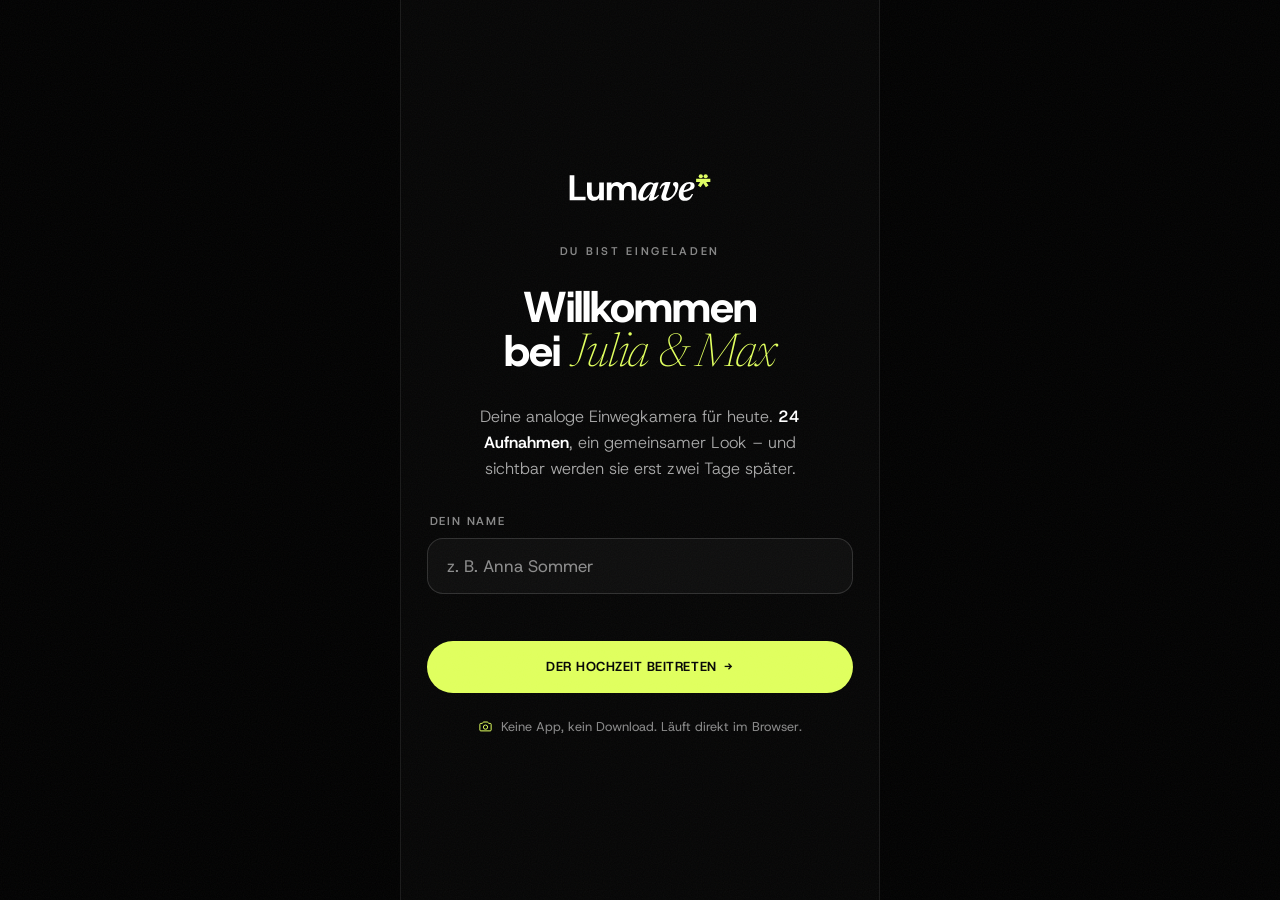
==== index.html @ badbed68 "Lumave Kamera-App — eigenständige, deploy-fertige Kopie Self-contained statische App (index.html-Red" ====
<!doctype html>
<html lang="de">
<head>
  <meta charset="utf-8" />
  <meta name="viewport" content="width=device-width, initial-scale=1" />
  <title>Lumave</title>
  <meta http-equiv="refresh" content="0; url=./app/" />
  <script>location.replace('./app/' + location.search);</script>
  <style>html,body{background:#040404;color:#fff;font-family:system-ui,sans-serif;height:100%;margin:0;display:flex;align-items:center;justify-content:center}</style>
</head>
<body>
  <a href="./app/" style="color:#DFFF5C">Zur Lumave-Kamera →</a>
</body>
</html>
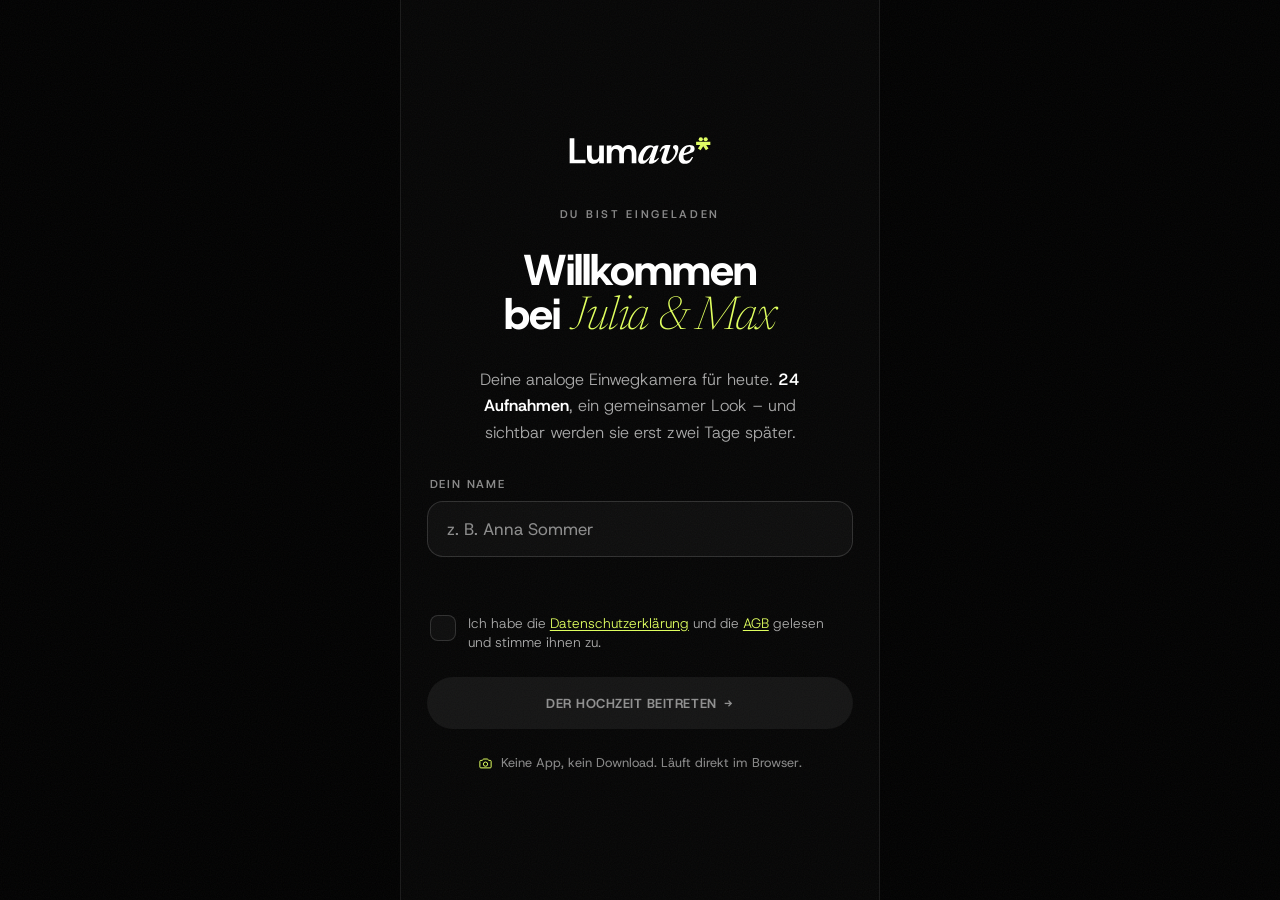
==== commit 574fadc6: "Cloudflare-Pages-CD-Test: Deploy-Marker in Root-Redirect" ====
--- a/index.html
+++ b/index.html
@@ -1,4 +1,5 @@
 <!doctype html>
+<!-- cd-marker: cloudflare-pages-auto-deploy -->
 <html lang="de">
 <head>
   <meta charset="utf-8" />
